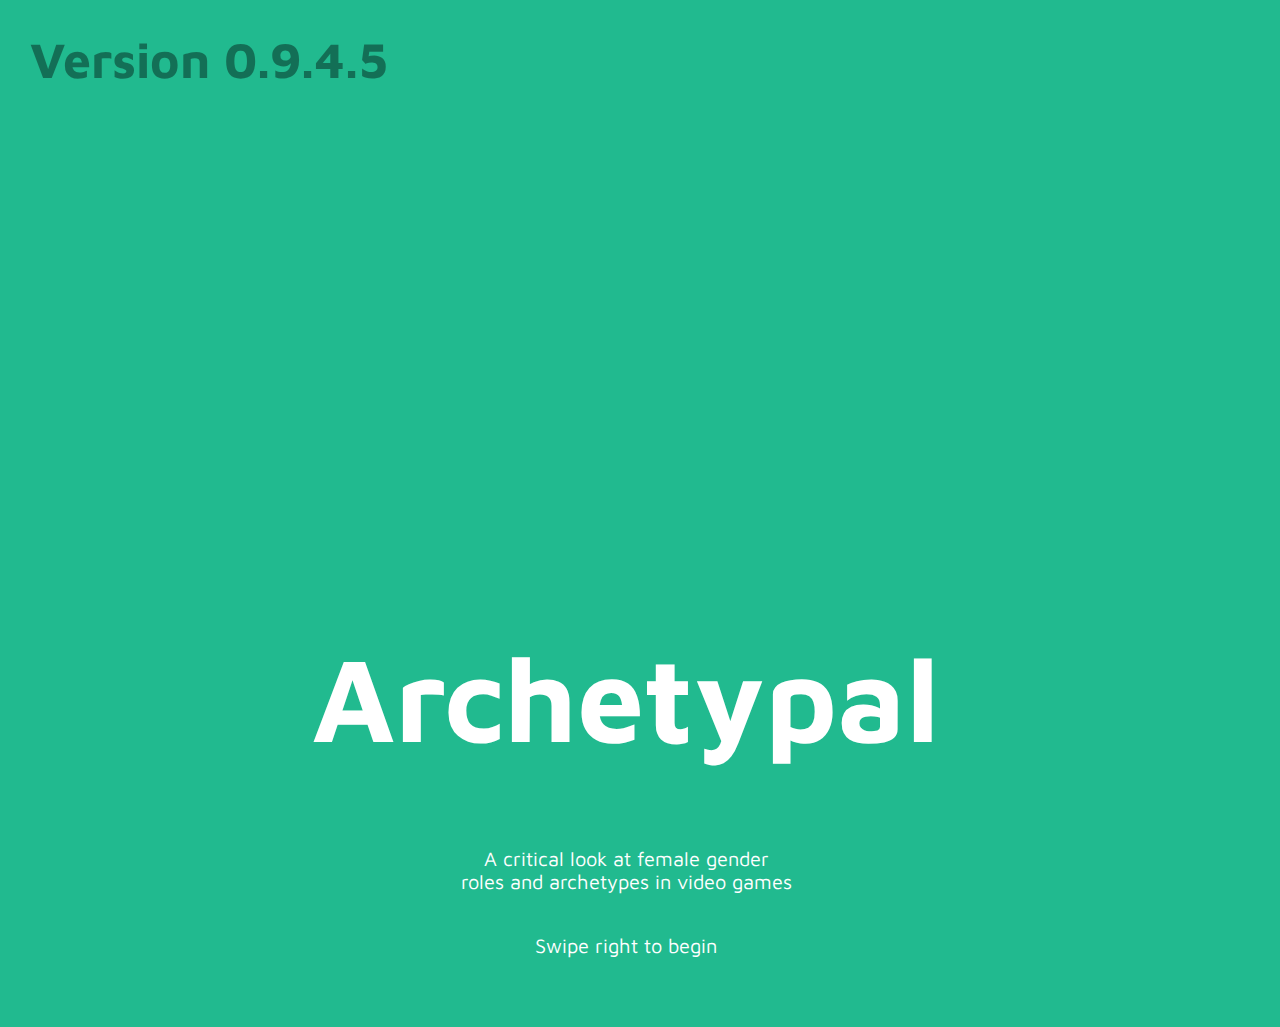
==== index.html @ 66051526 "0.9.4.5" ====
<!DOCTYPE HTML>
<head>

  <title>Archetypal</title>
  <link rel="stylesheet" href="FauxPLax/fauxStyle.css">

  	<!-- Fontawesome library access -->
  	<link rel="stylesheet" href="https://use.fontawesome.com/releases/v5.6.3/css/all.css" integrity="sha384-UHRtZLI+pbxtHCWp1t77Bi1L4ZtiqrqD80Kn4Z8NTSRyMA2Fd33n5dQ8lWUE00s/" crossorigin="anonymous">

</head>

	<body>

		<!-- Version Number - Update this each push -->
		<p id="vNum">Version 0.9.4.5</p>

			<div id="tableScroll">

				<!-- Title Page -->
				<div class="bodyTextContain">
					<h1 id="titleHead">
						Archetypal
					</h1>
					<p class="titleSub">
						A critical look at female gender </br>roles and archetypes in video games
					</p>
						</br>
					<p class=titleSub>
						Swipe right to begin <i class="fas fa-arrow-circle-right"></i>
					</p>
				</div>

				<!-- Introductory Text -->
				<div class="bodyTextContain">
					<p>
						Video game characters, historically, have been largely male. Female characters in video games, as a result, have long been relegated to support roles and “set-dressing”, leading to the creation of multiple negative archetypes that many characters past and present can be assigned to.
					</p>
					<p>
						As you navigate this page, you will find definitions of these archetypes, which aims to expose the issues each present.
					</p>
					<p>
						At the end, you will find a proposed update to the Bechdel Test, which aims to capture the simplicity of the original test, while allowing for appropriate application to the fluidity of gaming as a medium. This test is designed in a way that one can gauge how well female characters are represented in a given game, while keeping the archetypes in mind.
					</p>
					<p class="scrollPrompt">
						To navigate this web-app, start by scrolling to the right <i class="fas fa-arrow-circle-right"></i>
					</p>
					
				</div>

<!-- Sex Object -->
			<!-- Main container for one character -->
				<div class="bodyContain type1" id="sObj1">
						
						<!-- Character -->
						<img src="Images/1a.png" class="character" data-depth="0.7">

						<!-- Container for all text elements -->
						<div class="textContainer" data-depth="0.4">

							<!-- Trope Name -->
							<h1 class="tropeHeader">
								1a | Sex Object
							</h1>

							<!-- Trope Description -->
							<p class="tropeDesc">
								We are characters who are designed to be as sexualized as possible for no immediately apparent reason.
							</p>
							
						</div>

				</div>

				<!-- Main container for one character -->
				<div class="bodyContain type1" id="sObj2">
						
						<!-- Character -->
						<img src="Images/1b.png" class="character" data-depth="0.7">

						<!-- Container for all text elements -->
						<div class="textContainer" data-depth="0.4">

							<!-- Trope Name -->
							<h1 class="tropeHeader">
								1b | Sex Object
							</h1>

							<!-- Trope Description -->
							<p class="tropeDesc">
								We are frequently dressed and portrayed in a way that flaunts exaggerated breasts and rears using revealing clothing or skin-tight suits that needlessly shows off our curves and cleavage.
							</p>
							
						</div>

				</div>

				<!-- Main container for one character -->
				<div class="bodyContain type1" id="sObj3">
						
						<!-- Character -->
						<img src="Images/1c.png" class="character" data-depth="0.7">

						<!-- Container for all text elements -->
						<div class="textContainer" data-depth="0.4">

							<!-- Trope Name -->
							<h1 class="tropeHeader">
								1c | Sex Object
							</h1>

							<!-- Trope Description -->
							<p class="tropeDesc">
								It is rare that our appearance will be called to question, or explained in any way that would justify the manner of dress, and can conflict with our personalities. 
							</p>
							
						</div>

				</div>

				<!-- Main container for one character -->
				<div class="bodyContain type1Transition" id="sObj4">
						
						<!-- Character -->
						<img src="Images/1d.png" class="character" data-depth="0.7">

						<!-- Container for all text elements -->
						<div class="textContainer" data-depth="0.4">

							<!-- Trope Name -->
							<h1 class="tropeHeader">
								1d | Sex Object
							</h1>

							<!-- Trope Description -->
							<p class="tropeDesc">
								We are often be flaunted to the player in cutscenes and gameplay as a form of “fan-service,” using selective camera angles and actions to show off covered or barely covered parts of our bodies.
							</p>
							
						</div>

				</div>	

<!-- Objective -->

				<!-- Main container for one character -->
				<div class="bodyContain type2" id="goal1">
						
						<!-- Character -->
						<img src="Images/2a.png" class="character" data-depth="0.7">

						<!-- Container for all text elements -->
						<div class="textContainer" data-depth="0.4">

							<!-- Trope Name -->
							<h1 class="tropeHeader">
								2a | Objective
							</h1>

							<!-- Trope Description -->
							<p class="tropeDesc">
								Our entire existence is to be in service to the plot, typically to be saved by a male protagonist and player character.
							</p>
							
						</div>

				</div>

				<!-- Main container for one character -->
				<div class="bodyContain type2" id="goal2">
						
						<!-- Character -->
						<img src="Images/2b.png" class="character" data-depth="0.7">

						<!-- Container for all text elements -->
						<div class="textContainer" data-depth="0.4">

							<!-- Trope Name -->
							<h1 class="tropeHeader">
								2b | Objective
							</h1>

							<!-- Trope Description -->
							<p class="tropeDesc">
								This was a very common archetype for us in early video games, and has remained a strong motivating force for narratives through to present day.
							</p>
							
						</div>

				</div>

				<!-- Main container for one character -->
				<div class="bodyContain type2Transition" id="sgoal3">
						
						<!-- Character -->
						<img src="Images/2c.png" class="character" id="charHeightAdjust1" data-depth="0.7">

						<!-- Container for all text elements -->
						<div class="textContainer" data-depth="0.4">

							<!-- Trope Name -->
							<h1 class="tropeHeader">
								2c | Objective
							</h1>

							<!-- Trope Description -->
							<p class="tropeDesc">
								We were - and oftentimes still are - poorly characterized or not characterized at all, making us simply a reward for completing the game’s objective, a trophy to collect as a prize.
							</p>
							
						</div>

				</div>

<!-- Romance Checklist -->

				<!-- Main container for one character -->
				<div class="bodyContain type3" id="cList1">
						
						<!-- Character -->
						<img src="Images/3a.png" class="character" data-depth="0.7">

						<!-- Container for all text elements -->
						<div class="textContainer" data-depth="0.4">

							<!-- Trope Name -->
							<h1 class="tropeHeader">
								3a | Romance Checklist
							</h1>

							<!-- Trope Description -->
							<p class="tropeDesc">
								We serve one purpose: to be seduced or won over by the player character as a shallow reward at the end of a checklist.
							</p>
							
						</div>

				</div>

				<!-- Main container for one character -->
				<div class="bodyContain type3" id="cList2">
						
						<!-- Character -->
						<img src="Images/3b.png" class="character" data-depth="0.7">

						<!-- Container for all text elements -->
						<div class="textContainer" data-depth="0.4">

							<!-- Trope Name -->
							<h1 class="tropeHeader">
								3b | Romance Checklist
							</h1>

							<!-- Trope Description -->
							<p class="tropeDesc">
								We are usually underdeveloped characters and are only given a binary option as to whether or not attraction is “earned,” usually through shallow dialogue checklists and in-game goals.
							</p>
							
						</div>

				</div>

				<!-- Main container for one character -->
				<div class="bodyContain type3Transition" id="cList3">
						
						<!-- Character -->
						<img src="Images/3c.png" class="character" data-depth="0.7">

						<!-- Container for all text elements -->
						<div class="textContainer" data-depth="0.4">

							<!-- Trope Name -->
							<h1 class="tropeHeader">
								3c | Romance Checklist
							</h1>

							<!-- Trope Description -->
							<p class="tropeDesc">
								The player is sometimes rewarded with an awkwardly animated sex scene or special amorous dialogue, but our relationship rarely progresses beyond this point in gameplay, narrative, or meaning.
							</p>
							
						</div>

				</div>

<!-- Scantily Clad Warrrior -->

				<!-- Main container for one character -->
				<div class="bodyContain type4" id="sCWar1">
						
						<!-- Character -->
						<img src="Images/4a.png" class="character" data-depth="0.7">

						<!-- Container for all text elements -->
						<div class="textContainer" data-depth="0.4">

							<!-- Trope Name -->
							<h1 class="tropeHeader">
								4a | Scantily Clad Warrior
							</h1>

							<!-- Trope Description -->
							<p class="tropeDesc">
								We are made to wear armor that would be impractical for defense in any way due to unnecessary lack of covering and material choices.
							</p>
							
						</div>

				</div>

				<!-- Main container for one character -->
				<div class="bodyContain type4" id="sCWar2">
						
						<!-- Character -->
						<img src="Images/4b.png" class="character" data-depth="0.7">

						<!-- Container for all text elements -->
						<div class="textContainer" data-depth="0.4">

							<!-- Trope Name -->
							<h1 class="tropeHeader">
								4b | Scantily Clad Warrior
							</h1>

							<!-- Trope Description -->
							<p class="tropeDesc">
								This style of armor covers our breasts and crotch first and foremost, but after that point every other part of our body is secondary. Thighs are almost always uncovered, and a “breast slot” cut-out is common.
							</p>
							
						</div>

				</div>

				<!-- Main container for one character -->
				<div class="bodyContain type4" id="sCWar3">
						
						<!-- Character -->
						<img src="Images/4c.png" class="character" data-depth="0.7">

						<!-- Container for all text elements -->
						<div class="textContainer" data-depth="0.4">

							<!-- Trope Name -->
							<h1 class="tropeHeader">
								4c | Scantily Clad Warrior
							</h1>

							<!-- Trope Description -->
							<p class="tropeDesc">
								These armor pieces are typically designed with a male counterpart that is visually, functionally, and statistically the same, but is designed to be a more practical set of armor that covers the whole body.
							</p>
							
						</div>

				</div>

				<div class="bodyTextContain bechdelTestDesc">
					<h1 class="moreInfoHeader">The Bechdel Test</h1>
						<p class="testBody">
							The Bechdel Test is an unofficial benchmark set for film and television which tests how women are represented in film. Originally popularized by Alison Bechdel through their comic Dykes to Watch Out For in 1985, this test has become widely known as a short-term benchmark on determining inclusivity. The challenge with the original test is its narrow scope, as it only tests for the following criteria:
						</p>
						<ol class="testBody" id="listElements">
							<li>It has to have at least two women in it, who</li>
							<li>who talk to each other, about</li>
							<li>something besides a man</li>
						</ol>
						</br>

						<p class="scrollPrompt">
							Continue scrolling <i class="fas fa-arrow-circle-right"></i>
						</p>
				</div>

				<div class="bodyTextContain bechdelTestDesc">
					<h1 class="moreInfoHeader">The Archetypal Test</h1>
						<p class="testBody">
							This new, updated test seeks to open a new avenue of observing and defining video games. Based off of the original Bechdel Test and drawing inspiration from other proposed tests, the Archetypal Test aims to capture the simplicity of the base test, while allowing for appropriate application to a gaming environment. It draws inspiration from the archetypes you have seen, using them as the baseline of defining the guidelines I have set down.
						</p>
						<p class="scrollPrompt">
							Continue scrolling to explore this new test <i class="fas fa-arrow-circle-right"></i>
						</p>
				</div>

				<div class="bodyTextContain bechdelTestDesc">
					<h1 class="moreInfoHeader">
						To pass the test, a game must:
					</h1>
					<hr class="headerHR"></hr>
					<h2 class="testSubHeader">
						Have a female character who:
					</h2>
					<h3 class="testBody">
						Is well characterized, with realistic traits that are not specifically tailored towards the player and are not in conflict with stated motives and goals.
					</h3>

					<h2 class="testSubHeader">
						Who is presented:
					</h2>
					<h3 class="testBody">
						In apparel appropriate for the given situation, with reasonable explanation for any outliers, and not in a way that needlessly sexualizes the character and without physically exaggeration.
					</h3>

					<p class="scrollPrompt">
						Continue scrolling to keep exploring <i class="fas fa-arrow-circle-right"></i>
					</p>
				</div>

				<div class="bodyTextContain bechdelTestDesc">
					<h1 class="moreInfoHeader noShow">
						To pass the test, a game must:
					</h1>
					<hr class="noShow">
					<h2 class="testSubHeader">
						Who acts in a way that is:
					</h2>
					<h3 class="testBody">
						Not in (fan-)service to the player and is, not contrary to their character traits
					</h3>

					<h2 class="testSubHeader">
						Has meaningful impact on plot through a comination of:
					</h2>
					<h3 class="testBody">
						Actions, Dialogue, and Skills & abilities
					</h3>
				</div>

			</div>	



		<!-- Jquery Libraries -->
			
			<!-- Main Jquery Library -->
			<script src="https://ajax.googleapis.com/ajax/libs/jquery/3.3.1/jquery.min.js"></script>

			<!-- Parallax Libraries -->

			<script src="FauxPLax/parallax.min.js"></script>

			<script src="https://cdnjs.cloudflare.com/ajax/libs/parallax/3.1.0/parallax.min.js"></script>

		<!-- Jquery File Path -->
	    <script src="FauxPLax/fauxScripts.js"></script>

	</body>

</html>
---- FauxPLax/fauxStyle.css ----
/*Font Import*/
@import url('https://fonts.googleapis.com/css?family=Maven+Pro:400,500,700');

h1, p {margin-top:0;}

body {
	margin:0;
	max-height:100px;
	font-family:"Maven Pro";
	text-align:left;
	overflow-y:hidden;
}

#vNum {
    color: #000;
    font-weight: 700;
    font-size: 50px;
    z-index: 1000;
    position: fixed;
    top: 0;
    left: 0;
    padding: 30px;
    margin: 0;
    opacity:0.4;
}

#titleHead {
	font-size: 120px;
	font-weight: 700;
	text-align: center;
	margin-top:50%;
}

.titleSub {
	font-size: 20px;
	font-weight: 400;
	text-align: center;
}

#tableScroll {
	display:flex;
	flex-wrap:nowrap;
	overflow-x:auto;
	overflow-y:hidden;
}

.bodyTextContain{
	min-width:90%;
	min-height:90%;
	padding:50px;
	background:#21ba8f;
	color:#fff;
	font-weight:500;
	font-size:18px;
/*	flex: 0 0 auto;*/
}

.bodyContain {
	margin:0;
	padding:0 50px;
	max-height:100vh;
	max-width:1080px;
	flex: 0 0 auto;
	display:inline-flex;
	overflow-y:hidden;
}

.character {
	padding-top:10%;
	width:auto;
	height:100%;
/*	overflow:hidden;*/
}

#charHeightAdjust1 {
	padding-top:0;
	margin-bottom:100px;

}

.textContainer {
	height:355px;
	margin-top:0px;
    background: #fff;
    max-width: 80%;
    min-width:80%;
    padding: 60px;
    background:#000000c7;
    overflow:hidden;
}

.tropeHeader {
	font-size:60px;
	color:#fff;
	filter:drop-shadow(0 5px 5px #000);
}

.tropeDesc {
	max-width:100%;
	font-size:40px;
	font-weight:400;
	color:#fff;
	filter:drop-shadow(0 5px 5px #000);
}


th {
	padding:0 50px;
	margin:0;
}

table{
	border-collapse:collapse;
	border-spacing:0;
	border:none !important;
	overflow:hidden;
}

.type1{
	background:#21ba8f;
}

.type1Transition{
	background-image: linear-gradient(90deg, #21ba8f, #21ba8f, #21ba8f, #21ba8f, #21ba8f, #9f6492);
}

.type2Transition{
	background-image: linear-gradient(90deg, #9f6492, #9f6492, #9f6492, #9f6492, #9f6492, #707fad);
}

.type3Transition{
	background-image: linear-gradient(90deg, #707fad, #707fad, #707fad, #707fad, #707fad, #707fad, #707fad, #707fad, #861918);
}

.type2 {
	background: #9f6492;
}

.type3 {
	background: #707fad;
}

.type4 {
	background: #861918;
}

.bechdelTestDesc {
	padding:50px;
	background:#861918;
}

.moreInfoHeader {
	font-size:80px;
}

.headerHR {
	border:4px solid #fff;
}

.testSubHeader {
	font-size:50px;
	font-weight:700;
	margin-bottom:20px;
}

.testBody {
	font-size:40px;
	font-weight:400;
	margin-top:0;
}

#listElements{
	font-size:20px;
}

.noShow {
	color:#861918;
	border: 4px solid #861918;;
}
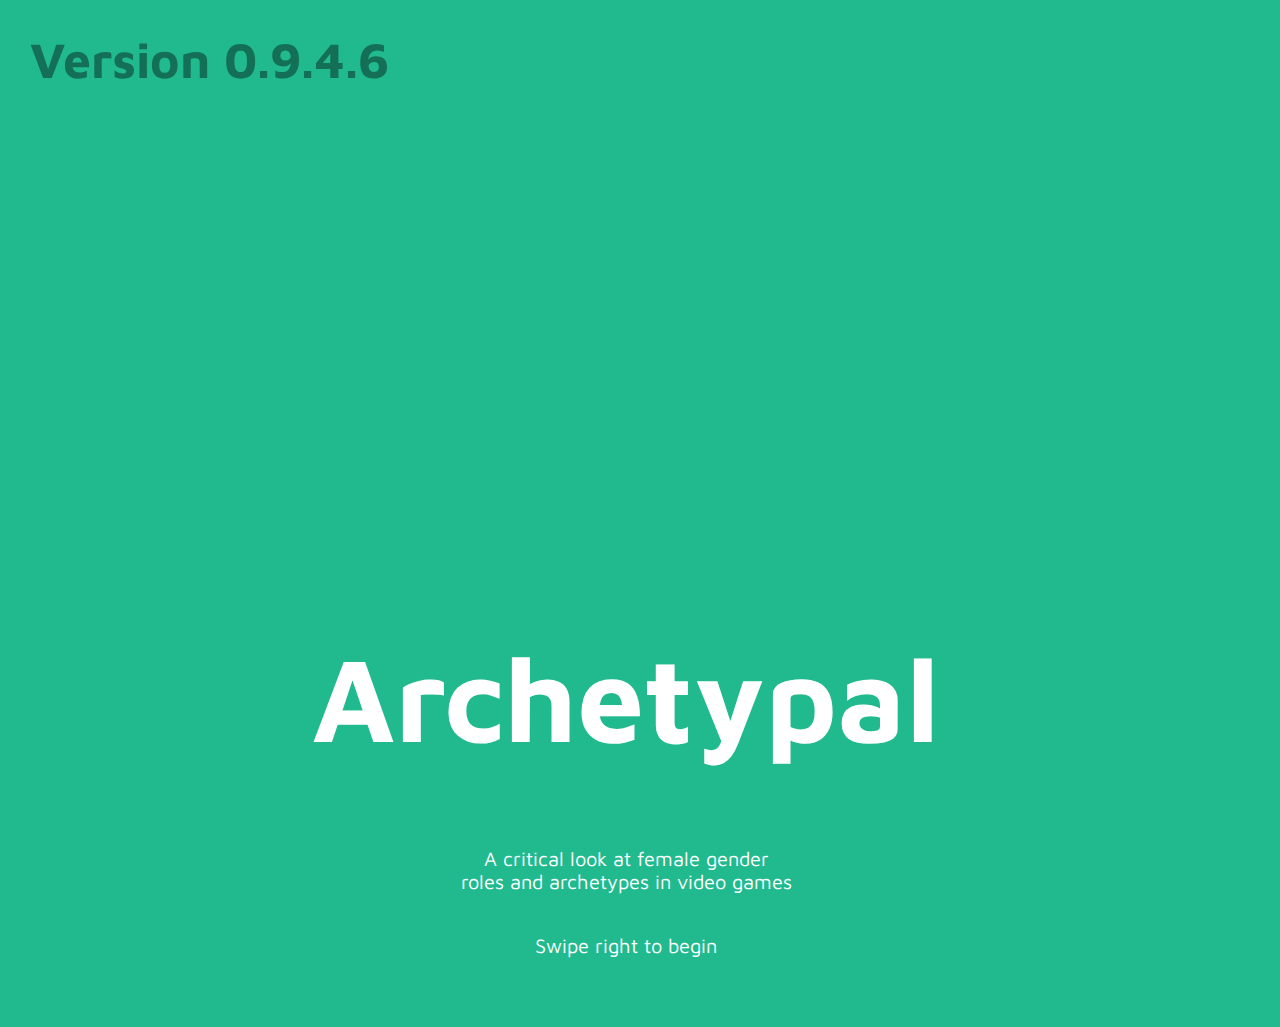
==== commit c2952681: "0.9.4.6" ====
--- a/index.html
+++ b/index.html
@@ -12,7 +12,7 @@
 	<body>
 
 		<!-- Version Number - Update this each push -->
-		<p id="vNum">Version 0.9.4.5</p>
+		<p id="vNum">Version 0.9.4.6</p>
 
 			<div id="tableScroll">
 
@@ -75,7 +75,7 @@
 				<div class="bodyContain type1" id="sObj2">
 						
 						<!-- Character -->
-						<img src="Images/1b.png" class="character" data-depth="0.7">
+						<img src="Images/1b.png" class="character" id="charHeightAdjust2" data-depth="0.7">
 
 						<!-- Container for all text elements -->
 						<div class="textContainer" data-depth="0.4">
--- a/FauxPLax/fauxStyle.css
+++ b/FauxPLax/fauxStyle.css
@@ -75,6 +75,12 @@
 #charHeightAdjust1 {
 	padding-top:0;
 	margin-bottom:100px;
+
+}
+
+#charHeightAdjust2 {
+	padding-top:0;
+	margin-bottom:50px;
 
 }
 
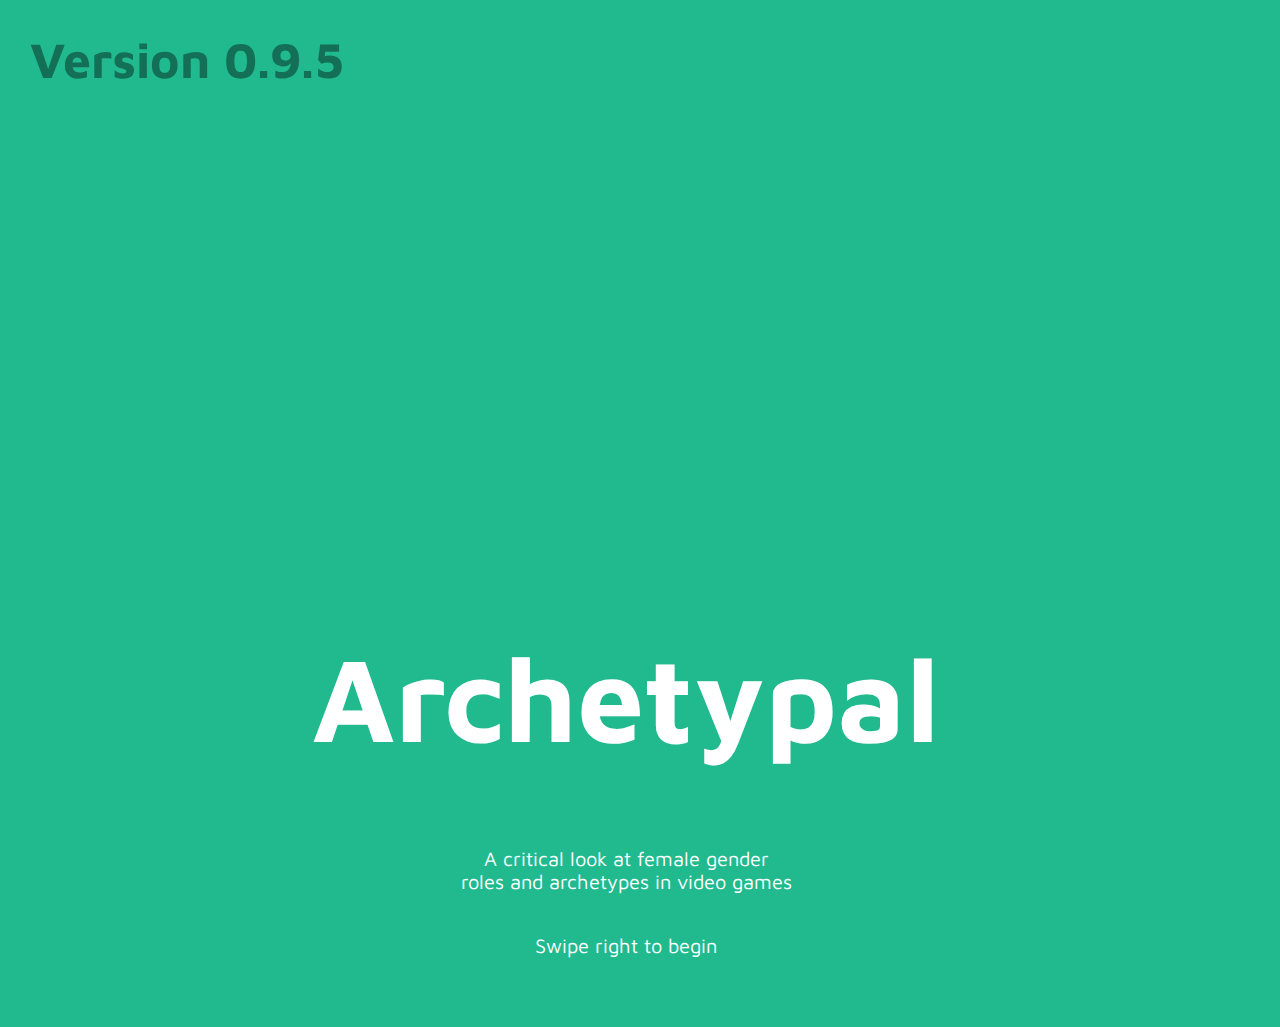
==== commit f142fe7a: "0.9.5" ====
--- a/index.html
+++ b/index.html
@@ -12,7 +12,7 @@
 	<body>
 
 		<!-- Version Number - Update this each push -->
-		<p id="vNum">Version 0.9.4.6</p>
+		<p id="vNum">Version 0.9.5</p>
 
 			<div id="tableScroll">
 
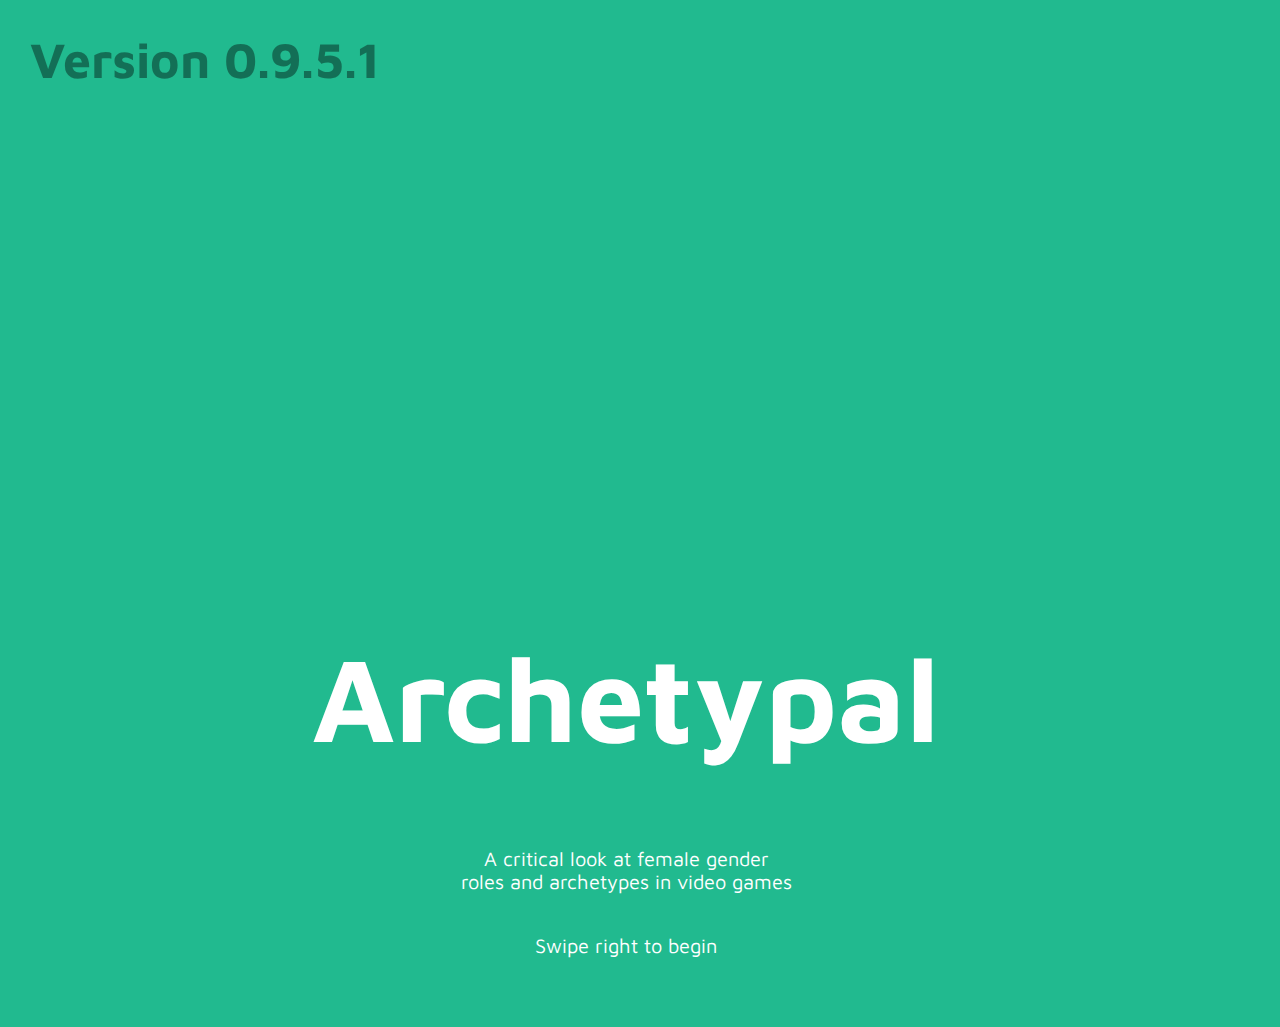
==== commit 0aa41486: "0.9.5.1" ====
--- a/index.html
+++ b/index.html
@@ -12,7 +12,7 @@
 	<body>
 
 		<!-- Version Number - Update this each push -->
-		<p id="vNum">Version 0.9.5</p>
+		<p id="vNum">Version 0.9.5.1</p>
 
 			<div id="tableScroll">
 
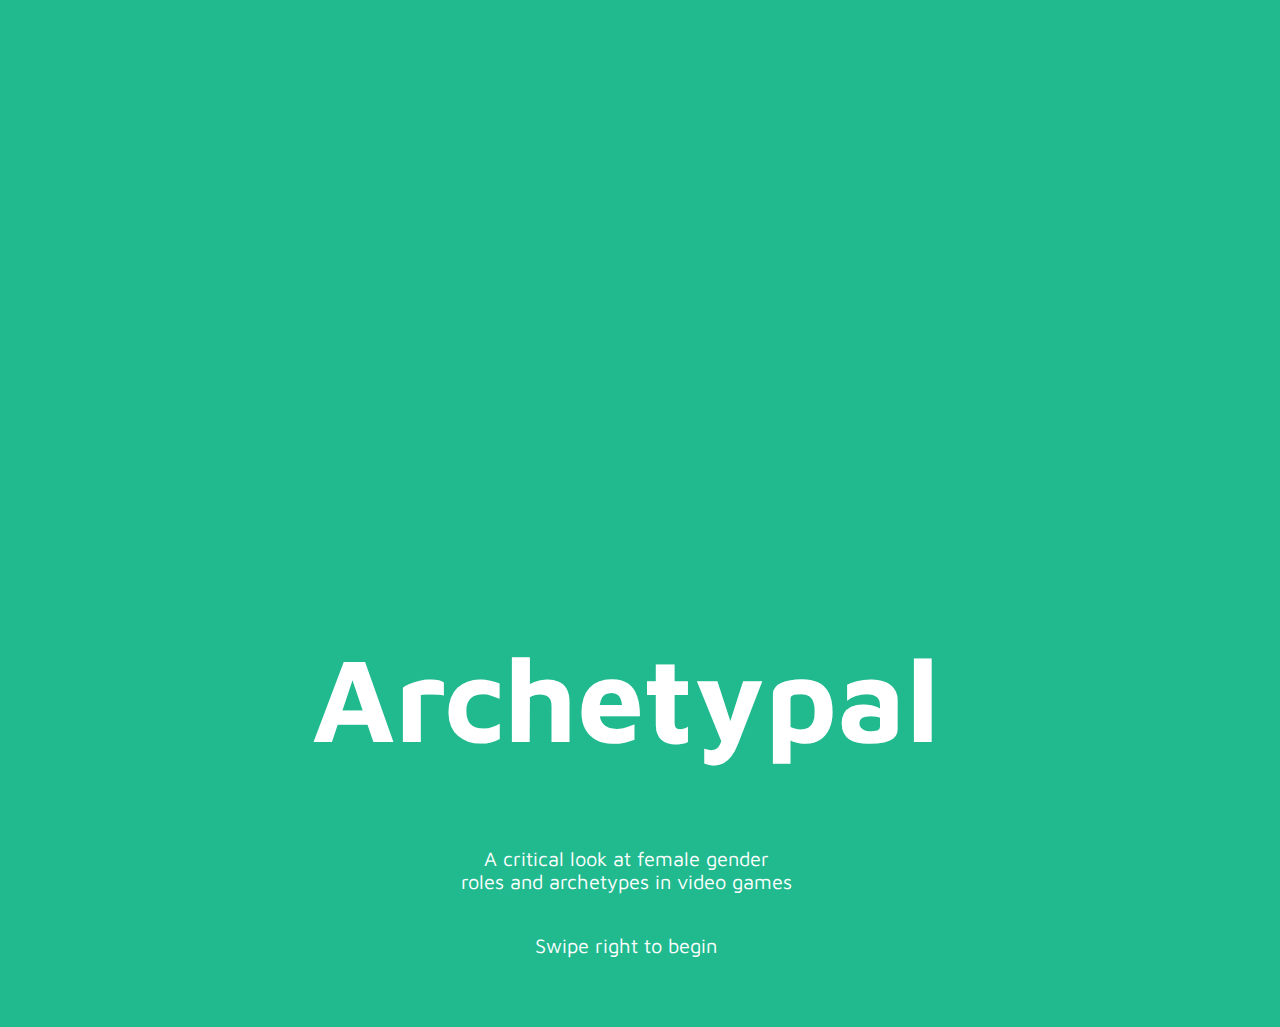
==== commit 225bbab8: "1.0" ====
--- a/index.html
+++ b/index.html
@@ -12,7 +12,7 @@
 	<body>
 
 		<!-- Version Number - Update this each push -->
-		<p id="vNum">Version 0.9.5.1</p>
+		<!-- <p id="vNum">Version 1.0</p> -->
 
 			<div id="tableScroll">
 
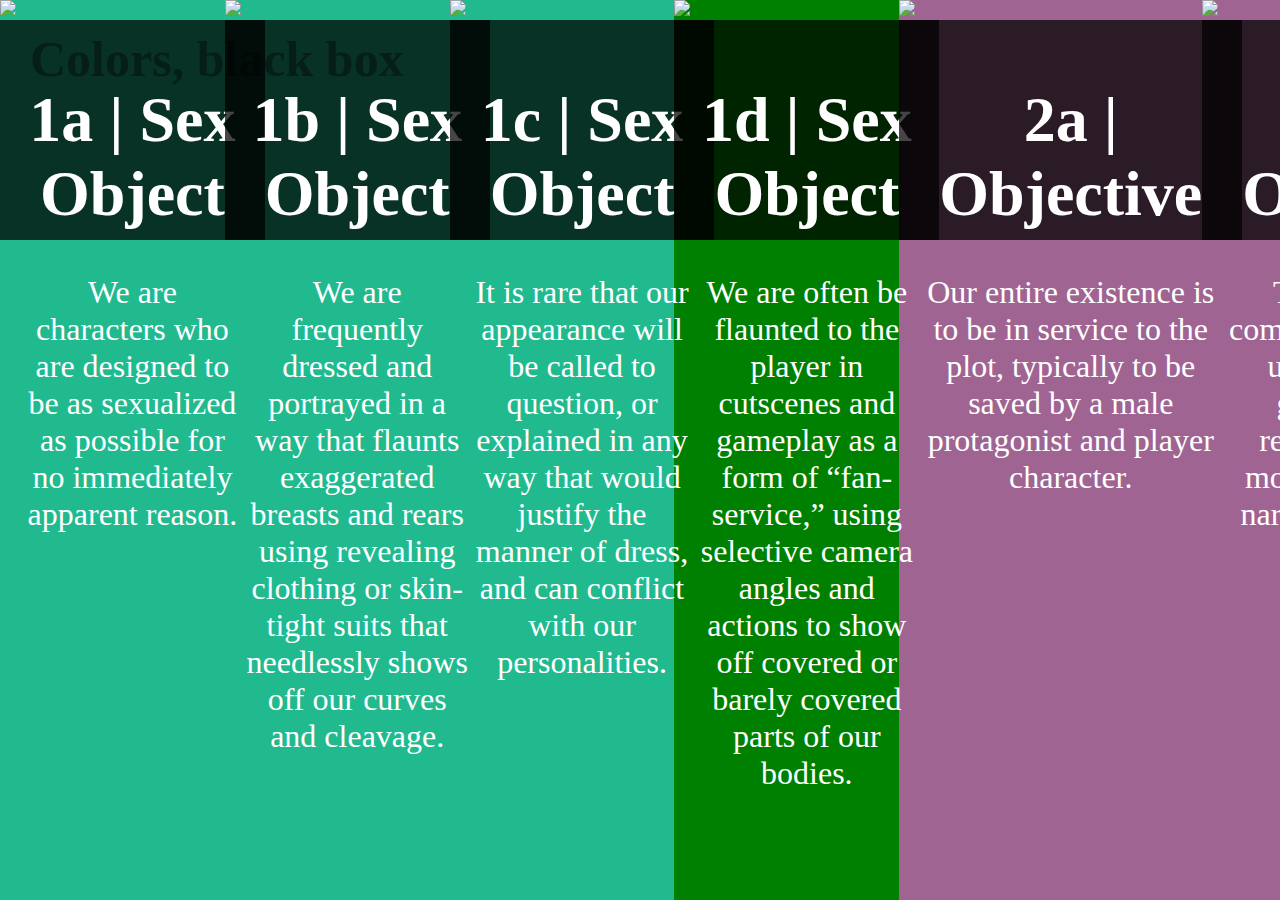
==== commit d43bc559: "Colors, black box" ====
--- a/index.html
+++ b/index.html
@@ -2,446 +2,446 @@
 <head>
 
   <title>Archetypal</title>
-  <link rel="stylesheet" href="FauxPLax/fauxStyle.css">
+  <link rel="stylesheet" href="css/styles.css">
 
   	<!-- Fontawesome library access -->
   	<link rel="stylesheet" href="https://use.fontawesome.com/releases/v5.6.3/css/all.css" integrity="sha384-UHRtZLI+pbxtHCWp1t77Bi1L4ZtiqrqD80Kn4Z8NTSRyMA2Fd33n5dQ8lWUE00s/" crossorigin="anonymous">
 
 </head>
 
-	<body>
-
-		<!-- Version Number - Update this each push -->
-		<!-- <p id="vNum">Version 1.0</p> -->
-
-			<div id="tableScroll">
-
-				<!-- Title Page -->
-				<div class="bodyTextContain">
-					<h1 id="titleHead">
-						Archetypal
-					</h1>
-					<p class="titleSub">
-						A critical look at female gender </br>roles and archetypes in video games
-					</p>
-						</br>
-					<p class=titleSub>
-						Swipe right to begin <i class="fas fa-arrow-circle-right"></i>
-					</p>
-				</div>
-
-				<!-- Introductory Text -->
-				<div class="bodyTextContain">
-					<p>
-						Video game characters, historically, have been largely male. Female characters in video games, as a result, have long been relegated to support roles and “set-dressing”, leading to the creation of multiple negative archetypes that many characters past and present can be assigned to.
-					</p>
-					<p>
-						As you navigate this page, you will find definitions of these archetypes, which aims to expose the issues each present.
-					</p>
-					<p>
-						At the end, you will find a proposed update to the Bechdel Test, which aims to capture the simplicity of the original test, while allowing for appropriate application to the fluidity of gaming as a medium. This test is designed in a way that one can gauge how well female characters are represented in a given game, while keeping the archetypes in mind.
-					</p>
-					<p class="scrollPrompt">
-						To navigate this web-app, start by scrolling to the right <i class="fas fa-arrow-circle-right"></i>
-					</p>
-					
-				</div>
+<body>
+
+	<!-- Version Number - Update this each push -->
+	<p id="vNum">Colors, black box</p>
+
+	<div class="container">
+
+		<!-- Title Page -->
+		<!-- <div class="bodyTextContain">
+			<h1 id="titleHead">
+				Archetypal
+			</h1>
+			<p class="titleSub">
+				A critical look at female gender </br>roles and archetypes in video games
+			</p>
+				</br>
+			<p class=titleSub>
+				Swipe right to begin <i class="fas fa-arrow-circle-right"></i>
+			</p>
+		</div> -->
+
+		<!-- Introductory Text -->
+		<!-- <div class="bodyTextContain">
+			<p>
+				Video game characters, historically, have been largely male. Female characters in video games, as a result, have long been relegated to support roles and “set-dressing”, leading to the creation of multiple negative archetypes that many characters past and present can be assigned to.
+			</p>
+			<p>
+				As you navigate this page, you will find definitions of these archetypes, which aims to expose the issues each present.
+			</p>
+			<p>
+				At the end, you will find a proposed update to the Bechdel Test, which aims to capture the simplicity of the original test, while allowing for appropriate application to the fluidity of gaming as a medium. This test is designed in a way that one can gauge how well female characters are represented in a given game, while keeping the archetypes in mind.
+			</p>
+			<p class="scrollPrompt">
+				To navigate this web-app, start by scrolling to the right <i class="fas fa-arrow-circle-right"></i>
+			</p> -->
+			
+		<!-- </div> -->
 
 <!-- Sex Object -->
-			<!-- Main container for one character -->
-				<div class="bodyContain type1" id="sObj1">
-						
-						<!-- Character -->
-						<img src="Images/1a.png" class="character" data-depth="0.7">
-
-						<!-- Container for all text elements -->
-						<div class="textContainer" data-depth="0.4">
-
-							<!-- Trope Name -->
-							<h1 class="tropeHeader">
-								1a | Sex Object
-							</h1>
-
-							<!-- Trope Description -->
-							<p class="tropeDesc">
-								We are characters who are designed to be as sexualized as possible for no immediately apparent reason.
-							</p>
-							
-						</div>
-
-				</div>
-
-				<!-- Main container for one character -->
-				<div class="bodyContain type1" id="sObj2">
-						
-						<!-- Character -->
-						<img src="Images/1b.png" class="character" id="charHeightAdjust2" data-depth="0.7">
-
-						<!-- Container for all text elements -->
-						<div class="textContainer" data-depth="0.4">
-
-							<!-- Trope Name -->
-							<h1 class="tropeHeader">
-								1b | Sex Object
-							</h1>
-
-							<!-- Trope Description -->
-							<p class="tropeDesc">
-								We are frequently dressed and portrayed in a way that flaunts exaggerated breasts and rears using revealing clothing or skin-tight suits that needlessly shows off our curves and cleavage.
-							</p>
-							
-						</div>
-
-				</div>
-
-				<!-- Main container for one character -->
-				<div class="bodyContain type1" id="sObj3">
-						
-						<!-- Character -->
-						<img src="Images/1c.png" class="character" data-depth="0.7">
-
-						<!-- Container for all text elements -->
-						<div class="textContainer" data-depth="0.4">
-
-							<!-- Trope Name -->
-							<h1 class="tropeHeader">
-								1c | Sex Object
-							</h1>
-
-							<!-- Trope Description -->
-							<p class="tropeDesc">
-								It is rare that our appearance will be called to question, or explained in any way that would justify the manner of dress, and can conflict with our personalities. 
-							</p>
-							
-						</div>
-
-				</div>
-
-				<!-- Main container for one character -->
-				<div class="bodyContain type1Transition" id="sObj4">
-						
-						<!-- Character -->
-						<img src="Images/1d.png" class="character" data-depth="0.7">
-
-						<!-- Container for all text elements -->
-						<div class="textContainer" data-depth="0.4">
-
-							<!-- Trope Name -->
-							<h1 class="tropeHeader">
-								1d | Sex Object
-							</h1>
-
-							<!-- Trope Description -->
-							<p class="tropeDesc">
-								We are often be flaunted to the player in cutscenes and gameplay as a form of “fan-service,” using selective camera angles and actions to show off covered or barely covered parts of our bodies.
-							</p>
-							
-						</div>
-
-				</div>	
+	<!-- Main container for one character -->
+		<div class="bodyContain type1" id="sObj1">
+				
+				<!-- Character -->
+				<img src="Images/1a.png" class="character" data-depth="0.7">
+
+				<!-- Container for all text elements -->
+				<div class="textContainer" data-depth="0.4">
+
+					<!-- Trope Name -->
+					<h1 class="tropeHeader">
+						1a | Sex Object
+					</h1>
+
+					<!-- Trope Description -->
+					<p class="tropeDesc">
+						We are characters who are designed to be as sexualized as possible for no immediately apparent reason.
+					</p>
+					
+				</div>
+
+		</div>
+
+		<!-- Main container for one character -->
+		<div class="bodyContain type1" id="sObj2">
+				
+				<!-- Character -->
+				<img src="Images/1b.png" class="character" id="charHeightAdjust2" data-depth="0.7">
+
+				<!-- Container for all text elements -->
+				<div class="textContainer" data-depth="0.4">
+
+					<!-- Trope Name -->
+					<h1 class="tropeHeader">
+						1b | Sex Object
+					</h1>
+
+					<!-- Trope Description -->
+					<p class="tropeDesc">
+						We are frequently dressed and portrayed in a way that flaunts exaggerated breasts and rears using revealing clothing or skin-tight suits that needlessly shows off our curves and cleavage.
+					</p>
+					
+				</div>
+
+		</div>
+
+		<!-- Main container for one character -->
+		<div class="bodyContain type1" id="sObj3">
+				
+				<!-- Character -->
+				<img src="Images/1c.png" class="character" data-depth="0.7">
+
+				<!-- Container for all text elements -->
+				<div class="textContainer" data-depth="0.4">
+
+					<!-- Trope Name -->
+					<h1 class="tropeHeader">
+						1c | Sex Object
+					</h1>
+
+					<!-- Trope Description -->
+					<p class="tropeDesc">
+						It is rare that our appearance will be called to question, or explained in any way that would justify the manner of dress, and can conflict with our personalities. 
+					</p>
+					
+				</div>
+
+		</div>
+
+		<!-- Main container for one character -->
+		<div class="bodyContain type1Transition" id="sObj4">
+				
+				<!-- Character -->
+				<img src="Images/1d.png" class="character" data-depth="0.7">
+
+				<!-- Container for all text elements -->
+				<div class="textContainer" data-depth="0.4">
+
+					<!-- Trope Name -->
+					<h1 class="tropeHeader">
+						1d | Sex Object
+					</h1>
+
+					<!-- Trope Description -->
+					<p class="tropeDesc">
+						We are often be flaunted to the player in cutscenes and gameplay as a form of “fan-service,” using selective camera angles and actions to show off covered or barely covered parts of our bodies.
+					</p>
+					
+				</div>
+
+		</div>	
 
 <!-- Objective -->
 
-				<!-- Main container for one character -->
-				<div class="bodyContain type2" id="goal1">
-						
-						<!-- Character -->
-						<img src="Images/2a.png" class="character" data-depth="0.7">
-
-						<!-- Container for all text elements -->
-						<div class="textContainer" data-depth="0.4">
-
-							<!-- Trope Name -->
-							<h1 class="tropeHeader">
-								2a | Objective
-							</h1>
-
-							<!-- Trope Description -->
-							<p class="tropeDesc">
-								Our entire existence is to be in service to the plot, typically to be saved by a male protagonist and player character.
-							</p>
-							
-						</div>
-
-				</div>
-
-				<!-- Main container for one character -->
-				<div class="bodyContain type2" id="goal2">
-						
-						<!-- Character -->
-						<img src="Images/2b.png" class="character" data-depth="0.7">
-
-						<!-- Container for all text elements -->
-						<div class="textContainer" data-depth="0.4">
-
-							<!-- Trope Name -->
-							<h1 class="tropeHeader">
-								2b | Objective
-							</h1>
-
-							<!-- Trope Description -->
-							<p class="tropeDesc">
-								This was a very common archetype for us in early video games, and has remained a strong motivating force for narratives through to present day.
-							</p>
-							
-						</div>
-
-				</div>
-
-				<!-- Main container for one character -->
-				<div class="bodyContain type2Transition" id="sgoal3">
-						
-						<!-- Character -->
-						<img src="Images/2c.png" class="character" id="charHeightAdjust1" data-depth="0.7">
-
-						<!-- Container for all text elements -->
-						<div class="textContainer" data-depth="0.4">
-
-							<!-- Trope Name -->
-							<h1 class="tropeHeader">
-								2c | Objective
-							</h1>
-
-							<!-- Trope Description -->
-							<p class="tropeDesc">
-								We were - and oftentimes still are - poorly characterized or not characterized at all, making us simply a reward for completing the game’s objective, a trophy to collect as a prize.
-							</p>
-							
-						</div>
-
-				</div>
+		<!-- Main container for one character -->
+		<div class="bodyContain type2" id="goal1">
+				
+				<!-- Character -->
+				<img src="Images/2a.png" class="character" data-depth="0.7">
+
+				<!-- Container for all text elements -->
+				<div class="textContainer" data-depth="0.4">
+
+					<!-- Trope Name -->
+					<h1 class="tropeHeader">
+						2a | Objective
+					</h1>
+
+					<!-- Trope Description -->
+					<p class="tropeDesc">
+						Our entire existence is to be in service to the plot, typically to be saved by a male protagonist and player character.
+					</p>
+					
+				</div>
+
+		</div>
+
+		<!-- Main container for one character -->
+		<div class="bodyContain type2" id="goal2">
+				
+				<!-- Character -->
+				<img src="Images/2b.png" class="character" data-depth="0.7">
+
+				<!-- Container for all text elements -->
+				<div class="textContainer" data-depth="0.4">
+
+					<!-- Trope Name -->
+					<h1 class="tropeHeader">
+						2b | Objective
+					</h1>
+
+					<!-- Trope Description -->
+					<p class="tropeDesc">
+						This was a very common archetype for us in early video games, and has remained a strong motivating force for narratives through to present day.
+					</p>
+					
+				</div>
+
+		</div>
+
+		<!-- Main container for one character -->
+		<div class="bodyContain type2Transition" id="sgoal3">
+				
+				<!-- Character -->
+				<img src="Images/2c.png" class="character" id="charHeightAdjust1" data-depth="0.7">
+
+				<!-- Container for all text elements -->
+				<div class="textContainer" data-depth="0.4">
+
+					<!-- Trope Name -->
+					<h1 class="tropeHeader">
+						2c | Objective
+					</h1>
+
+					<!-- Trope Description -->
+					<p class="tropeDesc">
+						We were - and oftentimes still are - poorly characterized or not characterized at all, making us simply a reward for completing the game’s objective, a trophy to collect as a prize.
+					</p>
+					
+				</div>
+
+		</div>
 
 <!-- Romance Checklist -->
 
-				<!-- Main container for one character -->
-				<div class="bodyContain type3" id="cList1">
-						
-						<!-- Character -->
-						<img src="Images/3a.png" class="character" data-depth="0.7">
-
-						<!-- Container for all text elements -->
-						<div class="textContainer" data-depth="0.4">
-
-							<!-- Trope Name -->
-							<h1 class="tropeHeader">
-								3a | Romance Checklist
-							</h1>
-
-							<!-- Trope Description -->
-							<p class="tropeDesc">
-								We serve one purpose: to be seduced or won over by the player character as a shallow reward at the end of a checklist.
-							</p>
-							
-						</div>
-
-				</div>
-
-				<!-- Main container for one character -->
-				<div class="bodyContain type3" id="cList2">
-						
-						<!-- Character -->
-						<img src="Images/3b.png" class="character" data-depth="0.7">
-
-						<!-- Container for all text elements -->
-						<div class="textContainer" data-depth="0.4">
-
-							<!-- Trope Name -->
-							<h1 class="tropeHeader">
-								3b | Romance Checklist
-							</h1>
-
-							<!-- Trope Description -->
-							<p class="tropeDesc">
-								We are usually underdeveloped characters and are only given a binary option as to whether or not attraction is “earned,” usually through shallow dialogue checklists and in-game goals.
-							</p>
-							
-						</div>
-
-				</div>
-
-				<!-- Main container for one character -->
-				<div class="bodyContain type3Transition" id="cList3">
-						
-						<!-- Character -->
-						<img src="Images/3c.png" class="character" data-depth="0.7">
-
-						<!-- Container for all text elements -->
-						<div class="textContainer" data-depth="0.4">
-
-							<!-- Trope Name -->
-							<h1 class="tropeHeader">
-								3c | Romance Checklist
-							</h1>
-
-							<!-- Trope Description -->
-							<p class="tropeDesc">
-								The player is sometimes rewarded with an awkwardly animated sex scene or special amorous dialogue, but our relationship rarely progresses beyond this point in gameplay, narrative, or meaning.
-							</p>
-							
-						</div>
-
-				</div>
+		<!-- Main container for one character -->
+		<div class="bodyContain type3" id="cList1">
+				
+				<!-- Character -->
+				<img src="Images/3a.png" class="character" data-depth="0.7">
+
+				<!-- Container for all text elements -->
+				<div class="textContainer" data-depth="0.4">
+
+					<!-- Trope Name -->
+					<h1 class="tropeHeader">
+						3a | Romance Checklist
+					</h1>
+
+					<!-- Trope Description -->
+					<p class="tropeDesc">
+						We serve one purpose: to be seduced or won over by the player character as a shallow reward at the end of a checklist.
+					</p>
+					
+				</div>
+
+		</div>
+
+		<!-- Main container for one character -->
+		<div class="bodyContain type3" id="cList2">
+				
+				<!-- Character -->
+				<img src="Images/3b.png" class="character" data-depth="0.7">
+
+				<!-- Container for all text elements -->
+				<div class="textContainer" data-depth="0.4">
+
+					<!-- Trope Name -->
+					<h1 class="tropeHeader">
+						3b | Romance Checklist
+					</h1>
+
+					<!-- Trope Description -->
+					<p class="tropeDesc">
+						We are usually underdeveloped characters and are only given a binary option as to whether or not attraction is “earned,” usually through shallow dialogue checklists and in-game goals.
+					</p>
+					
+				</div>
+
+		</div>
+
+		<!-- Main container for one character -->
+		<div class="bodyContain type3Transition" id="cList3">
+				
+				<!-- Character -->
+				<img src="Images/3c.png" class="character" data-depth="0.7">
+
+				<!-- Container for all text elements -->
+				<div class="textContainer" data-depth="0.4">
+
+					<!-- Trope Name -->
+					<h1 class="tropeHeader">
+						3c | Romance Checklist
+					</h1>
+
+					<!-- Trope Description -->
+					<p class="tropeDesc">
+						The player is sometimes rewarded with an awkwardly animated sex scene or special amorous dialogue, but our relationship rarely progresses beyond this point in gameplay, narrative, or meaning.
+					</p>
+					
+				</div>
+
+		</div>
 
 <!-- Scantily Clad Warrrior -->
 
-				<!-- Main container for one character -->
-				<div class="bodyContain type4" id="sCWar1">
-						
-						<!-- Character -->
-						<img src="Images/4a.png" class="character" data-depth="0.7">
-
-						<!-- Container for all text elements -->
-						<div class="textContainer" data-depth="0.4">
-
-							<!-- Trope Name -->
-							<h1 class="tropeHeader">
-								4a | Scantily Clad Warrior
-							</h1>
-
-							<!-- Trope Description -->
-							<p class="tropeDesc">
-								We are made to wear armor that would be impractical for defense in any way due to unnecessary lack of covering and material choices.
-							</p>
-							
-						</div>
-
-				</div>
-
-				<!-- Main container for one character -->
-				<div class="bodyContain type4" id="sCWar2">
-						
-						<!-- Character -->
-						<img src="Images/4b.png" class="character" data-depth="0.7">
-
-						<!-- Container for all text elements -->
-						<div class="textContainer" data-depth="0.4">
-
-							<!-- Trope Name -->
-							<h1 class="tropeHeader">
-								4b | Scantily Clad Warrior
-							</h1>
-
-							<!-- Trope Description -->
-							<p class="tropeDesc">
-								This style of armor covers our breasts and crotch first and foremost, but after that point every other part of our body is secondary. Thighs are almost always uncovered, and a “breast slot” cut-out is common.
-							</p>
-							
-						</div>
-
-				</div>
-
-				<!-- Main container for one character -->
-				<div class="bodyContain type4" id="sCWar3">
-						
-						<!-- Character -->
-						<img src="Images/4c.png" class="character" data-depth="0.7">
-
-						<!-- Container for all text elements -->
-						<div class="textContainer" data-depth="0.4">
-
-							<!-- Trope Name -->
-							<h1 class="tropeHeader">
-								4c | Scantily Clad Warrior
-							</h1>
-
-							<!-- Trope Description -->
-							<p class="tropeDesc">
-								These armor pieces are typically designed with a male counterpart that is visually, functionally, and statistically the same, but is designed to be a more practical set of armor that covers the whole body.
-							</p>
-							
-						</div>
-
-				</div>
-
-				<div class="bodyTextContain bechdelTestDesc">
-					<h1 class="moreInfoHeader">The Bechdel Test</h1>
-						<p class="testBody">
-							The Bechdel Test is an unofficial benchmark set for film and television which tests how women are represented in film. Originally popularized by Alison Bechdel through their comic Dykes to Watch Out For in 1985, this test has become widely known as a short-term benchmark on determining inclusivity. The challenge with the original test is its narrow scope, as it only tests for the following criteria:
-						</p>
-						<ol class="testBody" id="listElements">
-							<li>It has to have at least two women in it, who</li>
-							<li>who talk to each other, about</li>
-							<li>something besides a man</li>
-						</ol>
-						</br>
-
-						<p class="scrollPrompt">
-							Continue scrolling <i class="fas fa-arrow-circle-right"></i>
-						</p>
-				</div>
-
-				<div class="bodyTextContain bechdelTestDesc">
-					<h1 class="moreInfoHeader">The Archetypal Test</h1>
-						<p class="testBody">
-							This new, updated test seeks to open a new avenue of observing and defining video games. Based off of the original Bechdel Test and drawing inspiration from other proposed tests, the Archetypal Test aims to capture the simplicity of the base test, while allowing for appropriate application to a gaming environment. It draws inspiration from the archetypes you have seen, using them as the baseline of defining the guidelines I have set down.
-						</p>
-						<p class="scrollPrompt">
-							Continue scrolling to explore this new test <i class="fas fa-arrow-circle-right"></i>
-						</p>
-				</div>
-
-				<div class="bodyTextContain bechdelTestDesc">
-					<h1 class="moreInfoHeader">
-						To pass the test, a game must:
-					</h1>
-					<hr class="headerHR"></hr>
-					<h2 class="testSubHeader">
-						Have a female character who:
-					</h2>
-					<h3 class="testBody">
-						Is well characterized, with realistic traits that are not specifically tailored towards the player and are not in conflict with stated motives and goals.
-					</h3>
-
-					<h2 class="testSubHeader">
-						Who is presented:
-					</h2>
-					<h3 class="testBody">
-						In apparel appropriate for the given situation, with reasonable explanation for any outliers, and not in a way that needlessly sexualizes the character and without physically exaggeration.
-					</h3>
-
-					<p class="scrollPrompt">
-						Continue scrolling to keep exploring <i class="fas fa-arrow-circle-right"></i>
-					</p>
-				</div>
-
-				<div class="bodyTextContain bechdelTestDesc">
-					<h1 class="moreInfoHeader noShow">
-						To pass the test, a game must:
-					</h1>
-					<hr class="noShow">
-					<h2 class="testSubHeader">
-						Who acts in a way that is:
-					</h2>
-					<h3 class="testBody">
-						Not in (fan-)service to the player and is, not contrary to their character traits
-					</h3>
-
-					<h2 class="testSubHeader">
-						Has meaningful impact on plot through a comination of:
-					</h2>
-					<h3 class="testBody">
-						Actions, Dialogue, and Skills & abilities
-					</h3>
-				</div>
-
-			</div>	
-
-
-
-		<!-- Jquery Libraries -->
-			
-			<!-- Main Jquery Library -->
-			<script src="https://ajax.googleapis.com/ajax/libs/jquery/3.3.1/jquery.min.js"></script>
-
-			<!-- Parallax Libraries -->
-
-			<script src="FauxPLax/parallax.min.js"></script>
-
-			<script src="https://cdnjs.cloudflare.com/ajax/libs/parallax/3.1.0/parallax.min.js"></script>
-
-		<!-- Jquery File Path -->
-	    <script src="FauxPLax/fauxScripts.js"></script>
-
-	</body>
+		<!-- Main container for one character -->
+		<div class="bodyContain type4" id="sCWar1">
+				
+				<!-- Character -->
+				<img src="Images/4a.png" class="character" data-depth="0.7">
+
+				<!-- Container for all text elements -->
+				<div class="textContainer" data-depth="0.4">
+
+					<!-- Trope Name -->
+					<h1 class="tropeHeader">
+						4a | Scantily Clad Warrior
+					</h1>
+
+					<!-- Trope Description -->
+					<p class="tropeDesc">
+						We are made to wear armor that would be impractical for defense in any way due to unnecessary lack of covering and material choices.
+					</p>
+					
+				</div>
+
+		</div>
+
+		<!-- Main container for one character -->
+		<div class="bodyContain type4" id="sCWar2">
+				
+				<!-- Character -->
+				<img src="Images/4b.png" class="character" data-depth="0.7">
+
+				<!-- Container for all text elements -->
+				<div class="textContainer" data-depth="0.4">
+
+					<!-- Trope Name -->
+					<h1 class="tropeHeader">
+						4b | Scantily Clad Warrior
+					</h1>
+
+					<!-- Trope Description -->
+					<p class="tropeDesc">
+						This style of armor covers our breasts and crotch first and foremost, but after that point every other part of our body is secondary. Thighs are almost always uncovered, and a “breast slot” cut-out is common.
+					</p>
+					
+				</div>
+
+		</div>
+
+		<!-- Main container for one character -->
+		<div class="bodyContain type4" id="sCWar3">
+				
+				<!-- Character -->
+				<img src="Images/4c.png" class="character" data-depth="0.7">
+
+				<!-- Container for all text elements -->
+				<div class="textContainer" data-depth="0.4">
+
+					<!-- Trope Name -->
+					<h1 class="tropeHeader">
+						4c | Scantily Clad Warrior
+					</h1>
+
+					<!-- Trope Description -->
+					<p class="tropeDesc">
+						These armor pieces are typically designed with a male counterpart that is visually, functionally, and statistically the same, but is designed to be a more practical set of armor that covers the whole body.
+					</p>
+					
+				</div>
+
+		</div>
+
+		<div class="bodyTextContain bechdelTestDesc">
+			<h1 class="moreInfoHeader">The Bechdel Test</h1>
+				<p class="testBody">
+					The Bechdel Test is an unofficial benchmark set for film and television which tests how women are represented in film. Originally popularized by Alison Bechdel through their comic Dykes to Watch Out For in 1985, this test has become widely known as a short-term benchmark on determining inclusivity. The challenge with the original test is its narrow scope, as it only tests for the following criteria:
+				</p>
+				<ol class="testBody" id="listElements">
+					<li>It has to have at least two women in it, who</li>
+					<li>who talk to each other, about</li>
+					<li>something besides a man</li>
+				</ol>
+				</br>
+
+				<p class="scrollPrompt">
+					Continue scrolling <i class="fas fa-arrow-circle-right"></i>
+				</p>
+		</div>
+
+		<div class="bodyTextContain bechdelTestDesc">
+			<h1 class="moreInfoHeader">The Archetypal Test</h1>
+				<p class="testBody">
+					This new, updated test seeks to open a new avenue of observing and defining video games. Based off of the original Bechdel Test and drawing inspiration from other proposed tests, the Archetypal Test aims to capture the simplicity of the base test, while allowing for appropriate application to a gaming environment. It draws inspiration from the archetypes you have seen, using them as the baseline of defining the guidelines I have set down.
+				</p>
+				<p class="scrollPrompt">
+					Continue scrolling to explore this new test <i class="fas fa-arrow-circle-right"></i>
+				</p>
+		</div>
+
+		<div class="bodyTextContain bechdelTestDesc">
+			<h1 class="moreInfoHeader">
+				To pass the test, a game must:
+			</h1>
+			<hr class="headerHR"></hr>
+			<h2 class="testSubHeader">
+				Have a female character who:
+			</h2>
+			<h3 class="testBody">
+				Is well characterized, with realistic traits that are not specifically tailored towards the player and are not in conflict with stated motives and goals.
+			</h3>
+
+			<h2 class="testSubHeader">
+				Who is presented:
+			</h2>
+			<h3 class="testBody">
+				In apparel appropriate for the given situation, with reasonable explanation for any outliers, and not in a way that needlessly sexualizes the character and without physically exaggeration.
+			</h3>
+
+			<p class="scrollPrompt">
+				Continue scrolling to keep exploring <i class="fas fa-arrow-circle-right"></i>
+			</p>
+		</div>
+
+		<div class="bodyTextContain bechdelTestDesc">
+			<h1 class="moreInfoHeader noShow">
+				To pass the test, a game must:
+			</h1>
+			<hr class="noShow">
+			<h2 class="testSubHeader">
+				Who acts in a way that is:
+			</h2>
+			<h3 class="testBody">
+				Not in (fan-)service to the player and is, not contrary to their character traits
+			</h3>
+
+			<h2 class="testSubHeader">
+				Has meaningful impact on plot through a comination of:
+			</h2>
+			<h3 class="testBody">
+				Actions, Dialogue, and Skills & abilities
+			</h3>
+		</div>
+
+	</div>	
+
+
+
+	<!-- Jquery Libraries -->
+		
+		<!-- Main Jquery Library -->
+		<script src="https://ajax.googleapis.com/ajax/libs/jquery/3.3.1/jquery.min.js"></script>
+
+		<!-- Parallax Libraries -->
+
+		<script src="FauxPLax/parallax.min.js"></script>
+
+		<script src="https://cdnjs.cloudflare.com/ajax/libs/parallax/3.1.0/parallax.min.js"></script>
+
+	<!-- Jquery File Path -->
+    <script src="FauxPLax/fauxScripts2.js"></script>
+
+</body>
 
 </html>--- a/css/styles.css
+++ b/css/styles.css
@@ -0,0 +1,72 @@
+.container {
+    display: flex;
+    overflow-x: auto;
+    height: 100vh;
+    /*justify-content: center;*/
+    overflow-y: hidden;
+    align-items: center;
+    background: green;
+}
+
+#vNum {
+    color: #000;
+    font-weight: 700;
+    font-size: 50px;
+    z-index: 1000;
+    position: fixed;
+    top: 0;
+    left: 0;
+    padding: 30px;
+    margin: 0;
+    opacity:0.4;
+}
+
+.container::-webkit-scrollbar {
+    display: none;
+}
+
+html, body {
+    margin:0;
+    height:100%;
+    overflow:hidden;
+}
+
+.bodyContain {
+    height:100%;
+}
+
+.type1 { 
+    background: #21ba8f; 
+}
+
+.type2 { 
+    background: #9f6492; 
+}
+
+.type3 { 
+    background: #707fad; 
+}
+
+.type4 { 
+    background: #861918; 
+}
+
+.panel { 
+    margin-right: 0px; 
+    height: 100vh; 
+    position: relative; 
+    overflow-wrap: break-word; 
+}
+
+.textContainer { 
+    text-align: center; 
+    background: #000000ba; 
+    color: white; 
+    padding: 20px; 
+    position: relative; 
+    bottom: 0; 
+    width: 100%;
+    height:20%;
+    font-size: 2.0em;
+    align-items: flex-end
+}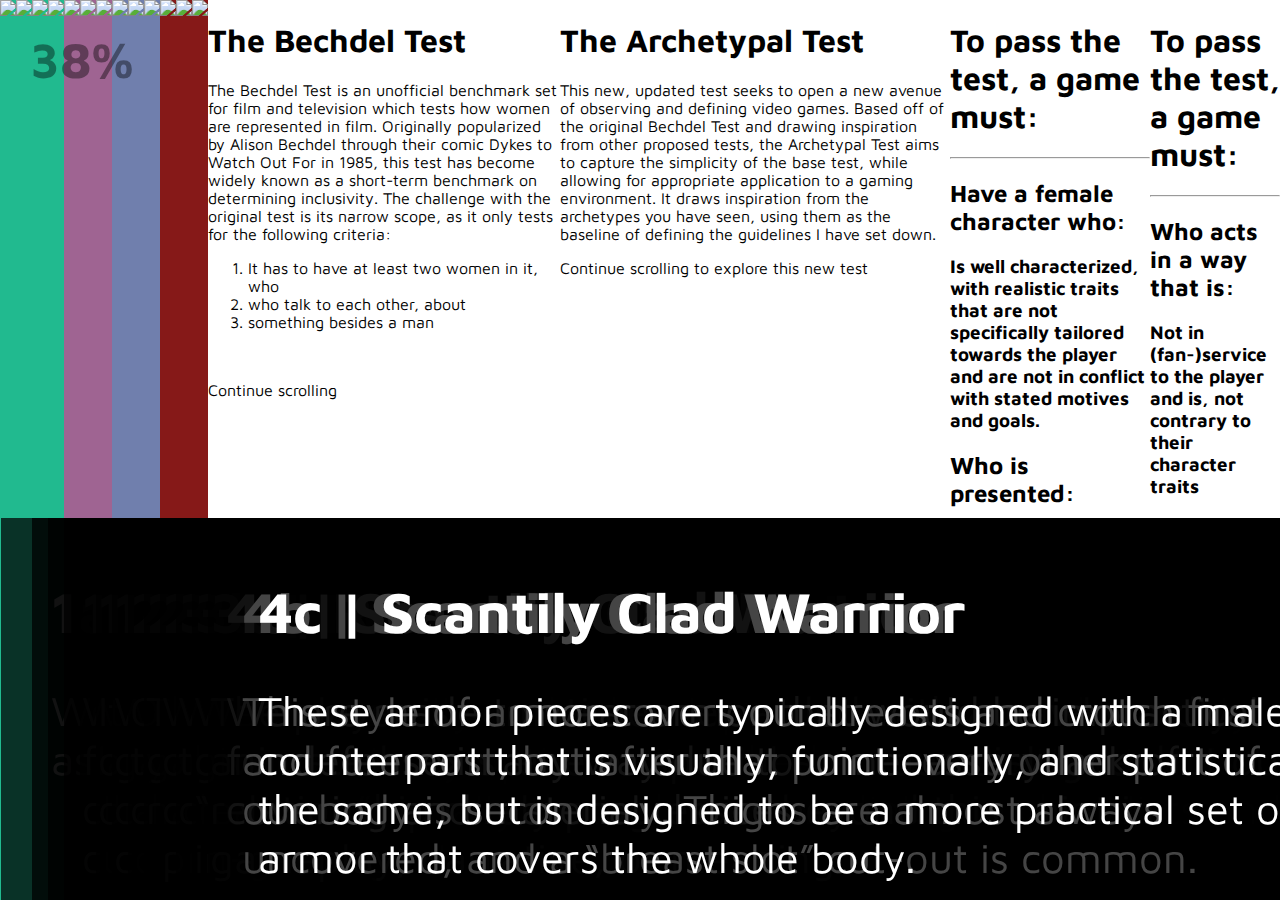
==== commit 557fd549: "38%" ====
--- a/index.html
+++ b/index.html
@@ -12,7 +12,7 @@
 <body>
 
 	<!-- Version Number - Update this each push -->
-	<p id="vNum">Colors, black box</p>
+	<p id="vNum">38%</p>
 
 	<div class="container">
 
@@ -54,8 +54,9 @@
 				<!-- Character -->
 				<img src="Images/1a.png" class="character" data-depth="0.7">
 
-				<!-- Container for all text elements -->
-				<div class="textContainer" data-depth="0.4">
+				<div class="textPadding"></div>
+				<!-- Container for all text elements -->
+				<div class="textContainer">
 
 					<!-- Trope Name -->
 					<h1 class="tropeHeader">
@@ -75,10 +76,10 @@
 		<div class="bodyContain type1" id="sObj2">
 				
 				<!-- Character -->
-				<img src="Images/1b.png" class="character" id="charHeightAdjust2" data-depth="0.7">
-
-				<!-- Container for all text elements -->
-				<div class="textContainer" data-depth="0.4">
+				<img src="Images/1b.png" class="character" data-depth="0.7" id="charHeightAdjust2">
+
+				<!-- Container for all text elements -->
+				<div class="textContainer">
 
 					<!-- Trope Name -->
 					<h1 class="tropeHeader">
@@ -101,7 +102,7 @@
 				<img src="Images/1c.png" class="character" data-depth="0.7">
 
 				<!-- Container for all text elements -->
-				<div class="textContainer" data-depth="0.4">
+				<div class="textContainer">
 
 					<!-- Trope Name -->
 					<h1 class="tropeHeader">
@@ -118,13 +119,13 @@
 		</div>
 
 		<!-- Main container for one character -->
-		<div class="bodyContain type1Transition" id="sObj4">
+		<div class="bodyContain type1" id="sObj4">
 				
 				<!-- Character -->
 				<img src="Images/1d.png" class="character" data-depth="0.7">
 
 				<!-- Container for all text elements -->
-				<div class="textContainer" data-depth="0.4">
+				<div class="textContainer">
 
 					<!-- Trope Name -->
 					<h1 class="tropeHeader">
@@ -149,7 +150,7 @@
 				<img src="Images/2a.png" class="character" data-depth="0.7">
 
 				<!-- Container for all text elements -->
-				<div class="textContainer" data-depth="0.4">
+				<div class="textContainer">
 
 					<!-- Trope Name -->
 					<h1 class="tropeHeader">
@@ -172,7 +173,7 @@
 				<img src="Images/2b.png" class="character" data-depth="0.7">
 
 				<!-- Container for all text elements -->
-				<div class="textContainer" data-depth="0.4">
+				<div class="textContainer">
 
 					<!-- Trope Name -->
 					<h1 class="tropeHeader">
@@ -189,13 +190,13 @@
 		</div>
 
 		<!-- Main container for one character -->
-		<div class="bodyContain type2Transition" id="sgoal3">
+		<div class="bodyContain type2" id="sgoal3">
 				
 				<!-- Character -->
 				<img src="Images/2c.png" class="character" id="charHeightAdjust1" data-depth="0.7">
 
 				<!-- Container for all text elements -->
-				<div class="textContainer" data-depth="0.4">
+				<div class="textContainer">
 
 					<!-- Trope Name -->
 					<h1 class="tropeHeader">
@@ -220,7 +221,7 @@
 				<img src="Images/3a.png" class="character" data-depth="0.7">
 
 				<!-- Container for all text elements -->
-				<div class="textContainer" data-depth="0.4">
+				<div class="textContainer">
 
 					<!-- Trope Name -->
 					<h1 class="tropeHeader">
@@ -243,7 +244,7 @@
 				<img src="Images/3b.png" class="character" data-depth="0.7">
 
 				<!-- Container for all text elements -->
-				<div class="textContainer" data-depth="0.4">
+				<div class="textContainer">
 
 					<!-- Trope Name -->
 					<h1 class="tropeHeader">
@@ -260,13 +261,13 @@
 		</div>
 
 		<!-- Main container for one character -->
-		<div class="bodyContain type3Transition" id="cList3">
+		<div class="bodyContain type3" id="cList3">
 				
 				<!-- Character -->
 				<img src="Images/3c.png" class="character" data-depth="0.7">
 
 				<!-- Container for all text elements -->
-				<div class="textContainer" data-depth="0.4">
+				<div class="textContainer">
 
 					<!-- Trope Name -->
 					<h1 class="tropeHeader">
@@ -291,7 +292,7 @@
 				<img src="Images/4a.png" class="character" data-depth="0.7">
 
 				<!-- Container for all text elements -->
-				<div class="textContainer" data-depth="0.4">
+				<div class="textContainer">
 
 					<!-- Trope Name -->
 					<h1 class="tropeHeader">
@@ -314,7 +315,7 @@
 				<img src="Images/4b.png" class="character" data-depth="0.7">
 
 				<!-- Container for all text elements -->
-				<div class="textContainer" data-depth="0.4">
+				<div class="textContainer">
 
 					<!-- Trope Name -->
 					<h1 class="tropeHeader">
@@ -337,7 +338,7 @@
 				<img src="Images/4c.png" class="character" data-depth="0.7">
 
 				<!-- Container for all text elements -->
-				<div class="textContainer" data-depth="0.4">
+				<div class="textContainer">
 
 					<!-- Trope Name -->
 					<h1 class="tropeHeader">
--- a/css/styles.css
+++ b/css/styles.css
@@ -1,11 +1,17 @@
+/*Font Import*/
+@import url('https://fonts.googleapis.com/css?family=Maven+Pro:400,500,700');
+
 .container {
     display: flex;
     overflow-x: auto;
     height: 100vh;
     /*justify-content: center;*/
     overflow-y: hidden;
-    align-items: center;
-    background: green;
+/*    align-items: center;*/
+    margin:0;
+    z-index:1;
+    position:relative;
+    top:0;
 }
 
 #vNum {
@@ -29,44 +35,77 @@
     margin:0;
     height:100%;
     overflow:hidden;
+    font-family: Maven Pro;
+    text-align:left;
 }
+
+/*body {
+    background: linear-gradient(
+        to right,
+        #21ba8f, #9f6492, #707fad, #861918
+        );
+    background-size:cover;
+    background-position:center;
+    background-repeat: no-repeat;
+    width: 100%;
+    height:100%;
+    position:absolute;
+    z-index:-2;
+}*/
 
 .bodyContain {
     height:100%;
+    margin:0;
 }
 
 .type1 { 
     background: #21ba8f; 
+    margin:0;
 }
 
 .type2 { 
     background: #9f6492; 
+    margin:0;
 }
 
 .type3 { 
     background: #707fad; 
+    margin:0;
 }
 
 .type4 { 
     background: #861918; 
+    margin:0;
 }
 
-.panel { 
-    margin-right: 0px; 
-    height: 100vh; 
-    position: relative; 
-    overflow-wrap: break-word; 
+.textPadding {
+    width:5%;
+    color:#5f8d3e;
+    display:inline-block !important;
 }
 
 .textContainer { 
-    text-align: center; 
     background: #000000ba; 
     color: white; 
-    padding: 20px; 
-    position: relative; 
-    bottom: 0; 
-    width: 100%;
-    height:20%;
+    padding: 20px;  
+    width: 90%;
     font-size: 2.0em;
-    align-items: flex-end
-}+    display: inline-block !important;
+
+    height:38%;
+    position:fixed !important;
+    bottom:0;
+    top: unset !important;
+    left: unset !important;
+}
+
+.tropeHeader {
+    padding:0 30px;
+    font-size:1.8em;
+}
+
+.tropeDesc {
+    padding:0 30px;
+    font-size: 1.3em;
+}
+
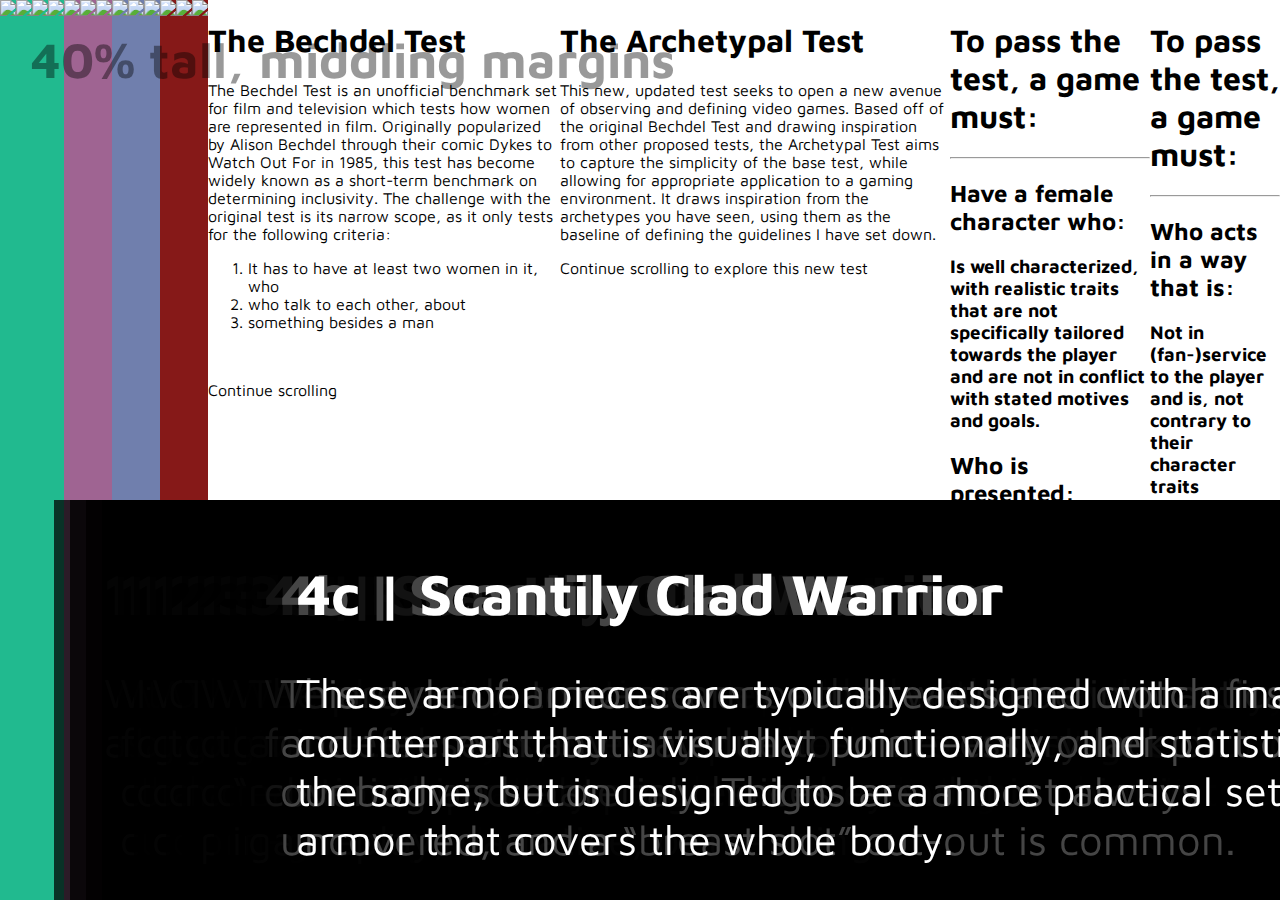
==== commit f6cd2c3e: "40% boxes, margins for center" ====
--- a/index.html
+++ b/index.html
@@ -12,7 +12,7 @@
 <body>
 
 	<!-- Version Number - Update this each push -->
-	<p id="vNum">38%</p>
+	<p id="vNum">40% tall, middling margins</p>
 
 	<div class="container">
 
@@ -54,7 +54,6 @@
 				<!-- Character -->
 				<img src="Images/1a.png" class="character" data-depth="0.7">
 
-				<div class="textPadding"></div>
 				<!-- Container for all text elements -->
 				<div class="textContainer">
 
--- a/css/styles.css
+++ b/css/styles.css
@@ -78,21 +78,16 @@
     margin:0;
 }
 
-.textPadding {
-    width:5%;
-    color:#5f8d3e;
-    display:inline-block !important;
-}
-
 .textContainer { 
     background: #000000ba; 
     color: white; 
-    padding: 20px;  
+    padding: 20px;
+    margin:0 3% 0 3%;  
     width: 90%;
     font-size: 2.0em;
     display: inline-block !important;
 
-    height:38%;
+    height:40%;
     position:fixed !important;
     bottom:0;
     top: unset !important;
